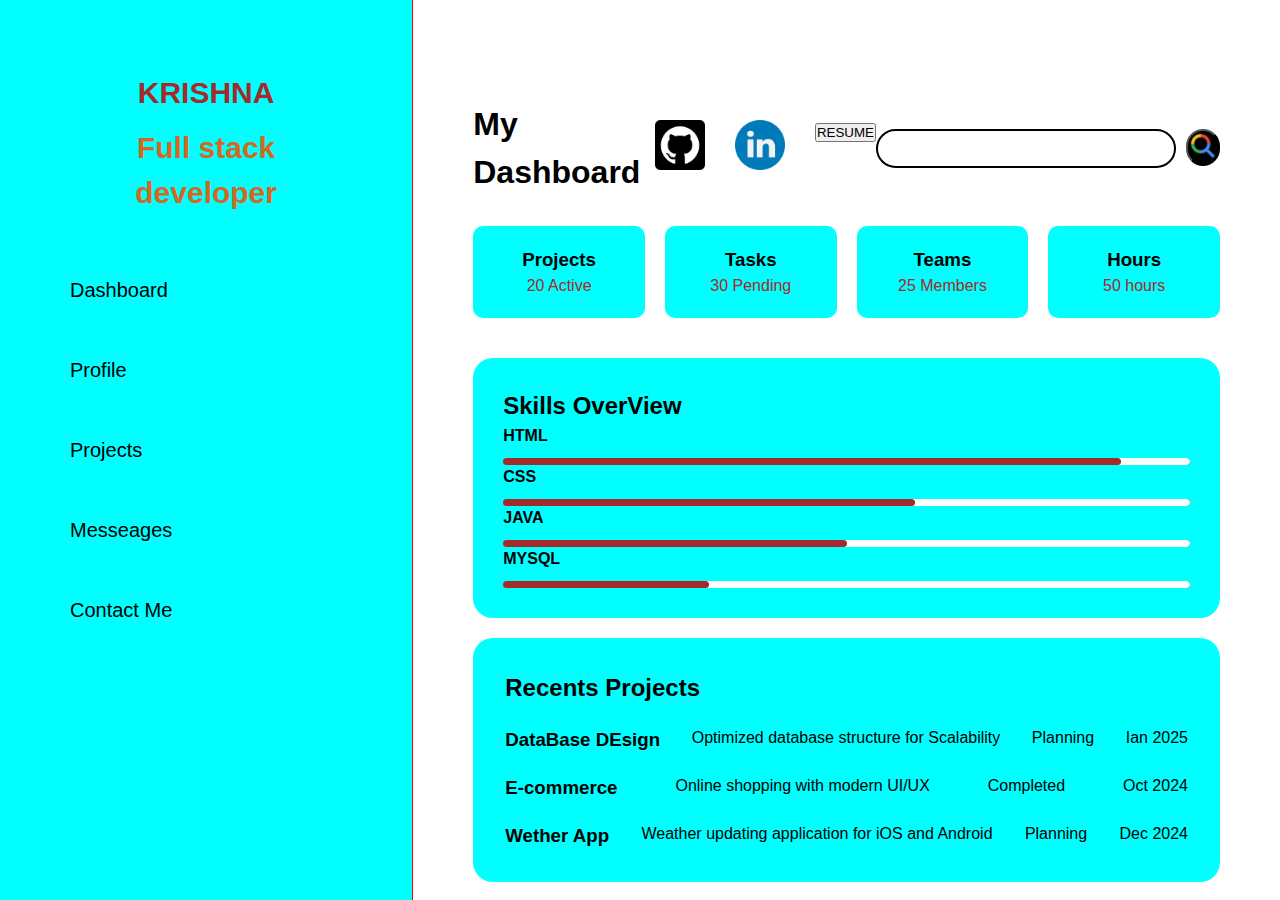
==== project.html @ e690b3cf "v1" ====
<!DOCTYPE html>
<html lang="en">
<head>
    <meta charset="UTF-8">
    <meta name="viewport" content="width=device-width, initial-scale=1.0">
    <title>Document</title>
    <link href="https://fonts.cdnfonts.com/css/product-sans" rel="stylesheet">
    <link rel="stylesheet" href="styles.css">

</head>
<body>
<div class = "container">
    <aside class = "sidebar">
    <div class = "profile">
        <h2>KRISHNA</h2>
        <p>Full stack developer</p>
  </div>
    <nav class ="nav-bar">
      <a href="">Dashboard</a>
      <a href="">Profile</a>
      <a href="">Projects</a>
      <a href="">Messeages</a>
      <a href="">Contact Me</a>
    </nav>
    </aside>
    <main class = "main-content">
        <header class ="header">
            <h1>My Dashboard</h1>
            <div class = "social">
              <a href=""><img src="github.png" alt="logo not found"></a>  
              <a href=""><img src="linkedin.png" alt="logo not found"></a>
              <a href=""><button>RESUME</button></a>  
            </div>
            <div class = "search-bar">
                <input type="text">
                <a href=""><button class = "button-icon"><img src="search.png" alt="logo nt found"></button></a>
            </div>
        
        </header>

        <div class = "stats">
            <div class = "stats-card">
                <h3>Projects</h3>
                <p>20 Active</p></div>
            <div class = "stats-card">
                <h3>Tasks</h3>
                <p>30 Pending</p></div>
            <div class = "stats-card">
                <h3>Teams</h3>
                <p>25 Members</p></div>
            <div class = "stats-card">
                <h3>Hours</h3>
                <p>50 hours</p>
            </div>
        </div>
        <div class = "skill-section">
            <h2>Skills OverView</h2>
            <div class = "skill-div">
                <h4>HTML</h4>
                <progress max="100" value="90"></progress>
            </div>
            <div class = "skill-div">
                <h4>CSS</h4>
                <progress max="100" value="60"></progress>
            </div>
            <div class = "skill-div">
                <h4>JAVA</h4>
                <progress max="100" value="50"></progress>
            </div>
            <div class = "skill-div">
                <h4>MYSQL</h4>
                <progress max="100" value="30"></progress>
            </div>
        </div>
        <section class ="project-section">
            <h2>Recents Projects</h2>
            <div  class = "pro-div">
                <h3>DataBase DEsign</h3>
                <p>Optimized database structure for Scalability</p>
                <span>Planning</span>
                <span>Ian 2025</span>
            </div>
            <div  class = "pro-div">
                <h3>E-commerce</h3>
                <p>Online shopping with modern UI/UX</p>
                <span>Completed</span>
                <span>Oct 2024</span>
            </div>
            <div  class = "pro-div">
                <h3>Wether App</h3>
                <p>Weather updating application for iOS and Android</p>
                <span>Planning</span>
                <span>Dec 2024</span>
            </div>
        </section>
    </main>
</div>
</body>
</html>
---- styles.css ----
*{
    margin: 0;
    padding: 0;
    box-sizing:border-box;
}

body{
  background-color:white;
  color:black;
  line-height: 1.5;
  font-family: 'Product Sans',
  sans-serif;
}

.container{
    display:flex;
    height:100vh;
}
.sidebar
{
    background-color: aqua;
    padding:50px;
    border-right: 1px solid red;
}
.profile
{
    padding:20px;
    text-align: center;
    margin-bottom: 20px;
}
.profile h2
{
 font-weight: 700;
 color:brown;
 margin-bottom: 10px;
 font-size:30px;
}
.profile p
{
color:chocolate;
font-size: 30px;
font-weight:700;

}
.nav-bar
{
    display:flex;
    flex-direction:column;
    gap:10px;
}
.nav-bar a{
    text-decoration: none;
    color:black;
    padding:20px;
    font-size: 20px;
    align-items: center;
    border-radius: 10px;
    transition: 0.5s ease;
    display:flex;
    gap:50px;
}
.nav-bar a:hover{
    background-color: white;
    color:black;
}   
.main-content{
    padding:60px;

}
.header{
    display:flex;
    justify-content: space-between;
    align-items: center;
    margin-top: 40px;
    margin-bottom: 30px; 
}
.search-bar{
    display: flex;
    gap:10px;
}
.search-bar input{
    width:300px;
    border-radius: 80px;
    padding: 10px 15px;
    border:2px solid black;
    
} 
.search-bar img{
    height: 30px;
    width: 30px;
}

.button-icon{
    background-color:black;
    border-radius: 300px;

}
.button-icon:hover{
    background-color: bisque;
    cursor:pointer;
}
.social{
    display:flex;
    flex-direction: row;
    gap:30px;

}
.social img {
    height: 50px;
    width: 50px;

}
.stats{
    display: flex;
    flex-direction: row;
    justify-content: space-between;
    gap:20px;
    margin-bottom: 30px;
}
.stats-card{
    background-color: aqua;
    width: 25%;
    padding: 20px;
    border-radius: 10px;
    font-size: 16px;
    text-align: center;
    margin-bottom: 10px;
    transition: 0.6s ease;
}
.stats-card:hover{
    transform: translateY(-5px);

}
.stats-card p{
    color: brown;
    font-family: 14px;
}
.skill-section{
    background-color: aqua;
    border-radius: 20px;
    padding: 30px;
    margin-bottom: 20px;
}
.skill-div{
     display: flex;
     flex-direction: column;
     gap:10px;
}
progress{
    width: 100%;
    height: 7px;
    border-radius: 20px;
    background-color: black;

}
progress::-webkit-progress-bar{
    background-color: white;
    border-radius: 10px;

}
progress::-webkit-progress-value{
    background-color:brown;
    border-radius: 10px;

}
.project-section{
    background-color: aqua;
    border-radius: 20px;
    padding: 32px;


}
.pro-div{
    display:flex;
    flex-direction: row;
    justify-content: space-between;
    gap:20px;
    margin-top: 20px;


}
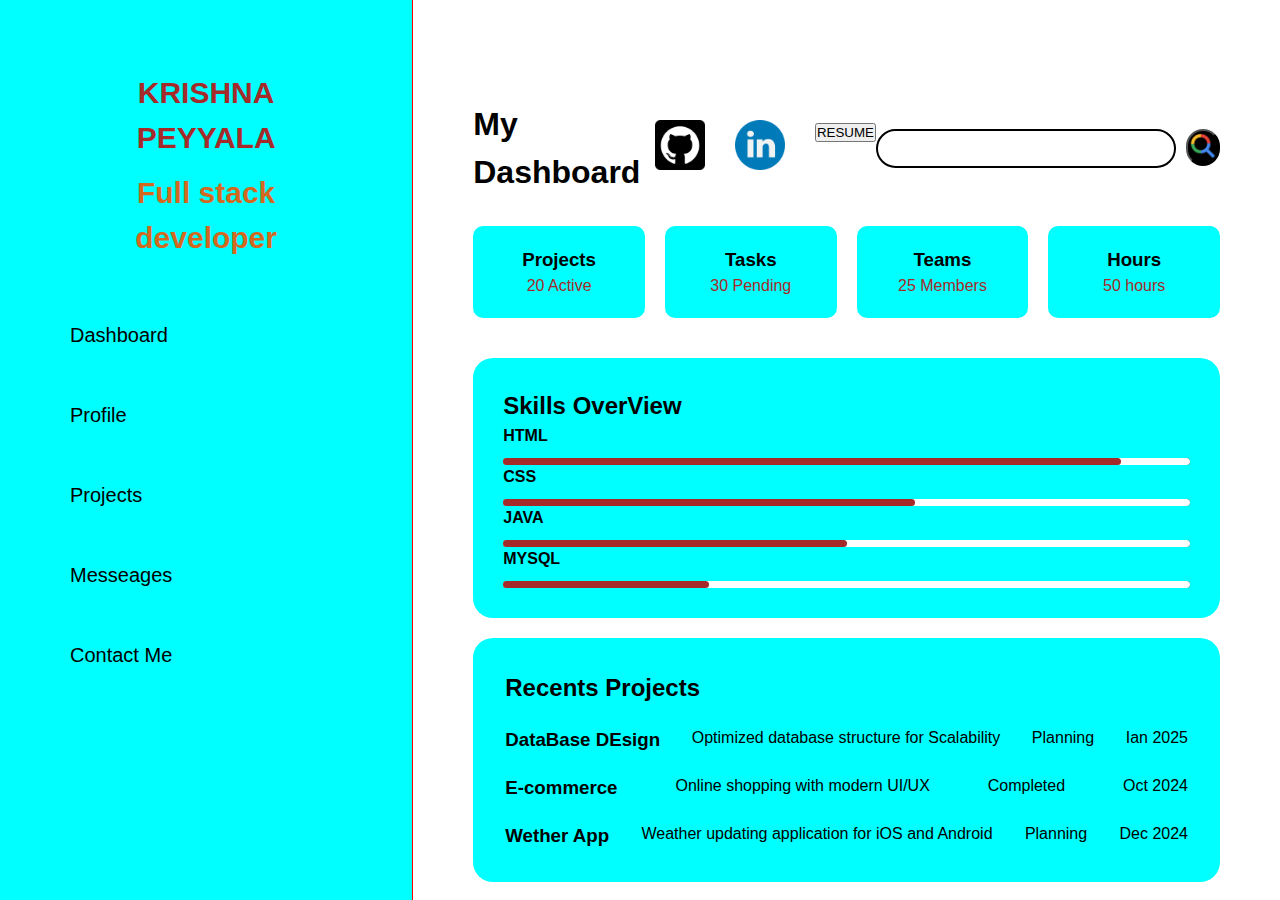
==== commit 563cdde2: "Update project.html" ====
--- a/project.html
+++ b/project.html
@@ -12,7 +12,7 @@
 <div class = "container">
     <aside class = "sidebar">
     <div class = "profile">
-        <h2>KRISHNA</h2>
+        <h2>KRISHNA PEYYALA</h2>
         <p>Full stack developer</p>
   </div>
     <nav class ="nav-bar">
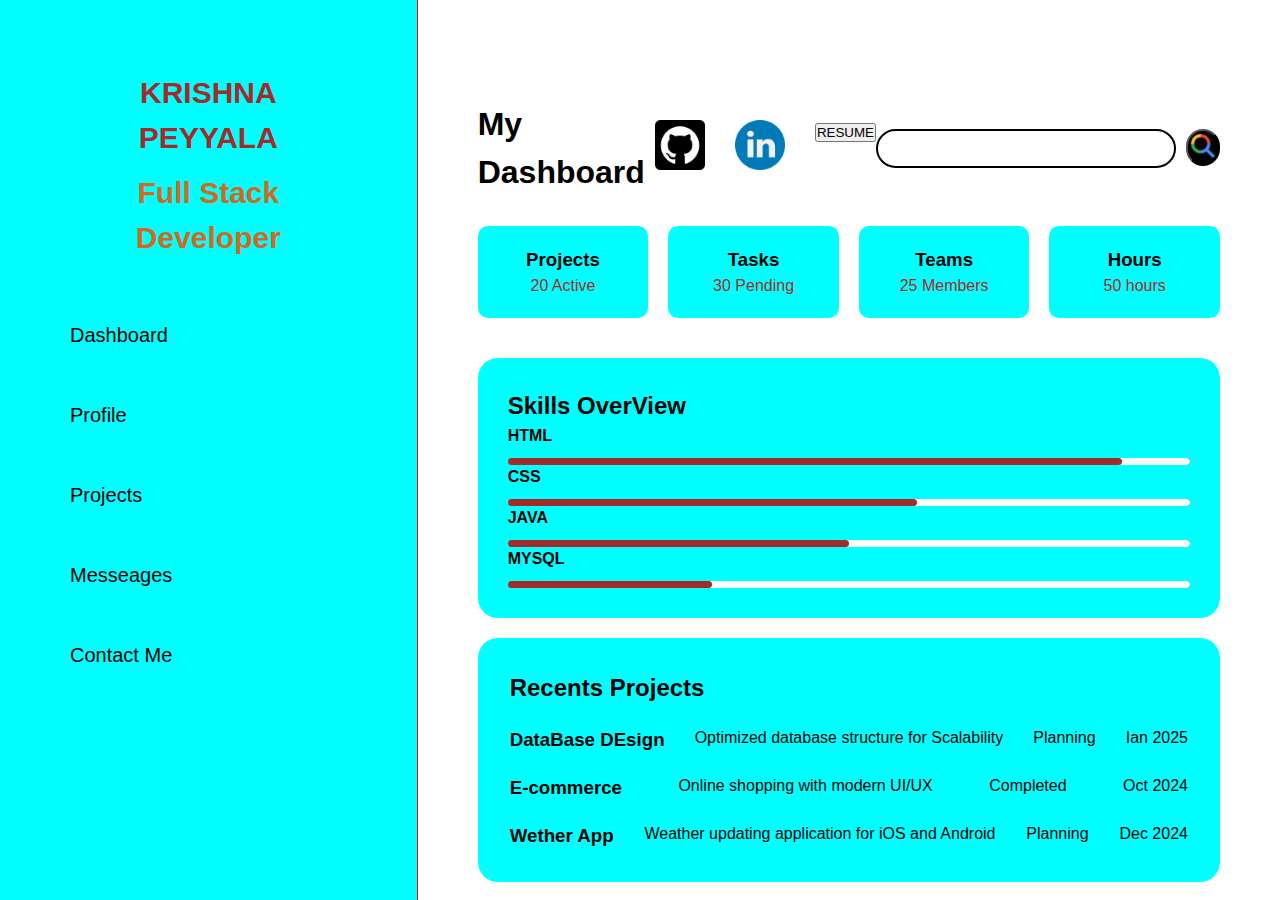
==== commit 66f532b1: "v3" ====
--- a/project.html
+++ b/project.html
@@ -13,7 +13,7 @@
     <aside class = "sidebar">
     <div class = "profile">
         <h2>KRISHNA PEYYALA</h2>
-        <p>Full stack developer</p>
+        <p>Full Stack Developer</p>
   </div>
     <nav class ="nav-bar">
       <a href="">Dashboard</a>
